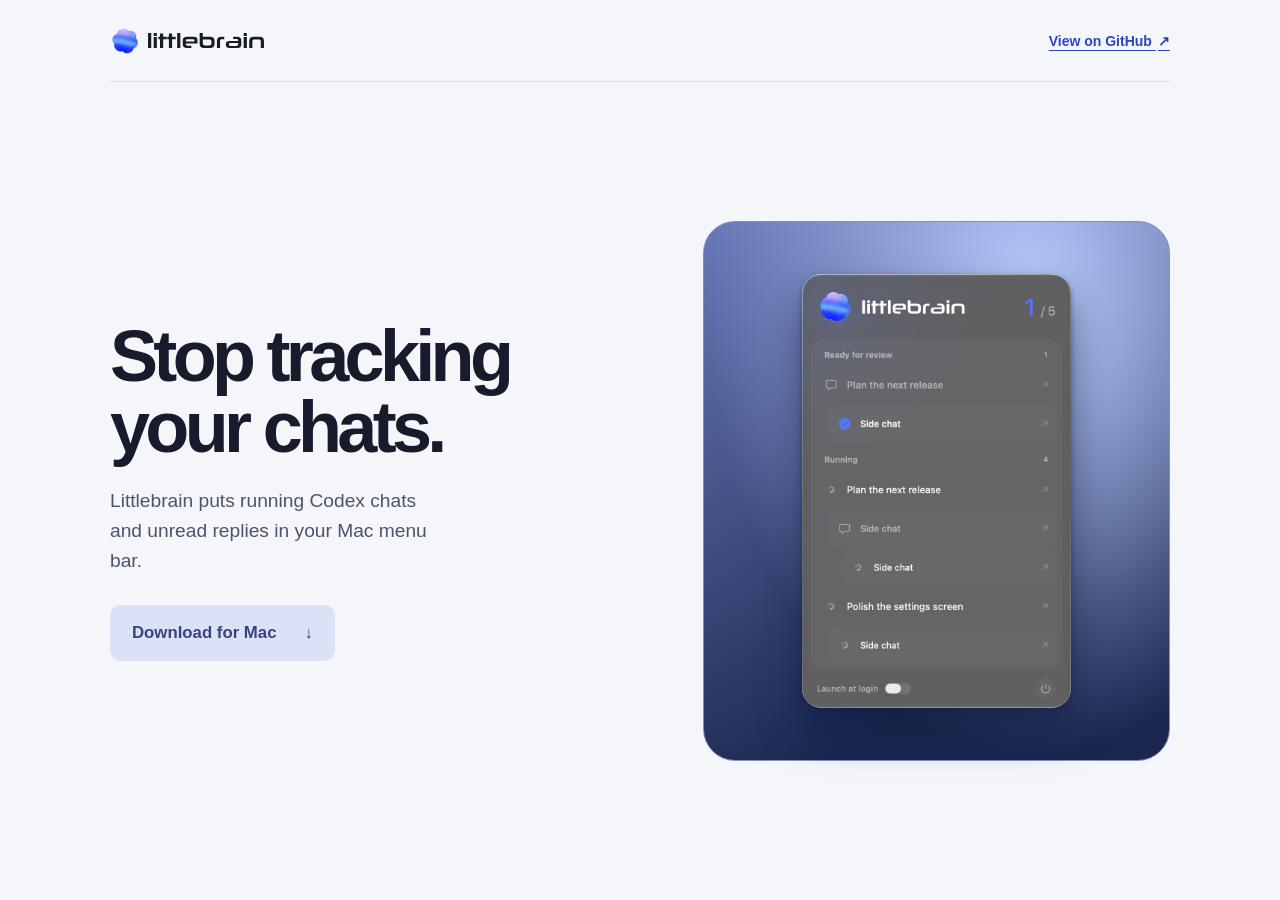
==== docs/index.html @ 648f7359 "refine the littlebrain download page" ====
<!doctype html>
<html lang="en">
<head>
  <meta charset="utf-8">
  <meta name="viewport" content="width=device-width, initial-scale=1">
  <meta name="description" content="See running Codex chats and unread replies in your Mac menu bar.">
  <meta name="theme-color" content="#f5f6fa">
  <title>littlebrain for Mac</title>
  <link rel="icon" href="logo.png" type="image/png">
  <link rel="stylesheet" href="site.css">
  <script src="release.js" defer></script>
</head>
<body>
  <header class="site-header">
    <a class="brand" href="./" aria-label="Littlebrain home">
      <img class="brand-icon" src="logo.png" alt="" width="30" height="30">
      <img src="wordmark-light.svg" alt="littlebrain" width="116" height="19">
    </a>
    <a class="text-link" href="https://github.com/smol-ninja/little-brain">View on GitHub <span aria-hidden="true">↗</span></a>
  </header>
  <main class="hero" aria-labelledby="hero-title">
    <div class="intro">
      <h1 id="hero-title">Stop tracking your chats.</h1>
      <p class="description">Littlebrain puts running Codex chats and unread replies in your Mac menu bar.</p>
      <div class="download" aria-live="polite">
        <button class="button" id="download-unavailable" type="button" disabled>Download for Mac <span aria-hidden="true">↓</span></button>
        <a class="button" id="download" hidden>Download for Mac <span aria-hidden="true">↓</span></a>
      </div>
    </div>
    <figure class="preview">
      <img src="screenshot.png" width="720" height="1160" alt="Littlebrain panel with a finished side chat under Ready for review and four chats under Running.">
    </figure>
  </main>
</body>
</html>
---- docs/site.css ----
:root {
  color-scheme: light;
  font-family: "Avenir Next", Avenir, sans-serif;
  color: #181b2b;
  background: #f5f6fa;
  --secondary: #4d536a;
  --accent: #2947c5;
  --border: #d9dce8;
  --shell-width: 1060px;
}

* { box-sizing: border-box; }
body {
  display: grid;
  grid-template-rows: auto minmax(0, 1fr);
  height: 100svh;
  margin: 0;
}
img { display: block; max-width: 100%; }
a { color: inherit; }
[hidden] { display: none !important; }
a:focus-visible { outline: 2px solid var(--accent); outline-offset: 5px; }

.site-header, main {
  width: min(var(--shell-width), calc(100% - 64px));
  margin-inline: auto;
}

.site-header {
  display: flex;
  justify-content: space-between;
  align-items: center;
  gap: 12px;
  min-height: 82px;
  border-bottom: 1px solid var(--border);
}

.brand { display: inline-flex; align-items: center; gap: 8px; }
.brand img { height: auto; }
.brand-icon { object-fit: contain; }
.text-link { color: var(--accent); font-size: .875rem; font-weight: 600; text-underline-offset: .25em; }
.text-link:hover { color: #163092; }
.text-link span { margin-inline-start: .16em; }

.hero {
  display: grid;
  grid-template-columns: minmax(0, 1.05fr) minmax(0, .95fr);
  grid-template-rows: minmax(0, 1fr);
  gap: clamp(28px, 6vw, 88px);
  align-items: center;
  min-height: 0;
  padding-block: clamp(16px, 5svh, 52px);
}

h1, p, figure { margin: 0; }
h1 {
  font-size: clamp(2.25rem, min(6.3vw, 12svh), 4.5rem);
  font-weight: 700;
  line-height: .99;
  letter-spacing: -.065em;
  text-wrap: balance;
}
.description {
  max-width: 32ch;
  margin-top: 23px;
  color: var(--secondary);
  font-size: clamp(1rem, 1.65vw, 1.2rem);
  line-height: 1.55;
}
.download { margin-top: 30px; }
.button {
  display: inline-flex;
  align-items: center;
  justify-content: space-between;
  gap: 28px;
  min-height: 56px;
  padding: 12px 22px;
  border: 0;
  border-radius: 11px;
  color: white;
  background: var(--accent);
  font: inherit;
  font-size: 1.05rem;
  font-weight: 650;
  text-decoration: none;
}
.button[href]:hover { background: #163092; }
.button:disabled { color: #35467d; background: #dbe1f7; }

.preview {
  display: grid;
  grid-template: minmax(0, 1fr) / minmax(0, 1fr);
  place-items: center;
  height: 100%;
  min-height: 0;
  max-height: 540px;
  padding: clamp(12px, min(4.25vw, 6svh), 52px);
  border: 1px solid #818fbc;
  border-radius: 32px;
  background: radial-gradient(ellipse at 70% 15%, #b9cdff, transparent 70%), linear-gradient(150deg, #6979b8, #1b2750 76%);
}
.preview img {
  width: auto;
  height: 100%;
  max-height: 434px;
  object-fit: contain;
  border-radius: 7.25% / 4.5%;
  box-shadow: 0 24px 42px #111a3f90, 0 2px 5px #111a3f70;
}

@media (max-width: 760px) {
  .site-header, main { width: calc(100% - 40px); }
  .site-header { min-height: 60px; }
  .hero { grid-template-columns: 1fr; grid-template-rows: auto minmax(0, 1fr); gap: 20px; }
  .description { margin-top: 14px; }
  .download { margin-top: 18px; }
  .preview { border-radius: 24px; }
}

@media (max-width: 360px) {
  .site-header .text-link { font-size: .75rem; }
  .brand img:last-child { width: 93px; }
}

@media (max-height: 480px) {
  .site-header { min-height: 48px; }
  .hero { padding-block: 12px; }
  .description { margin-top: 12px; }
  .download { margin-top: 16px; }
}

@media (max-width: 760px) and (max-height: 400px) {
  .hero { grid-template-rows: minmax(0, 1fr); }
  .preview { display: none; }
}
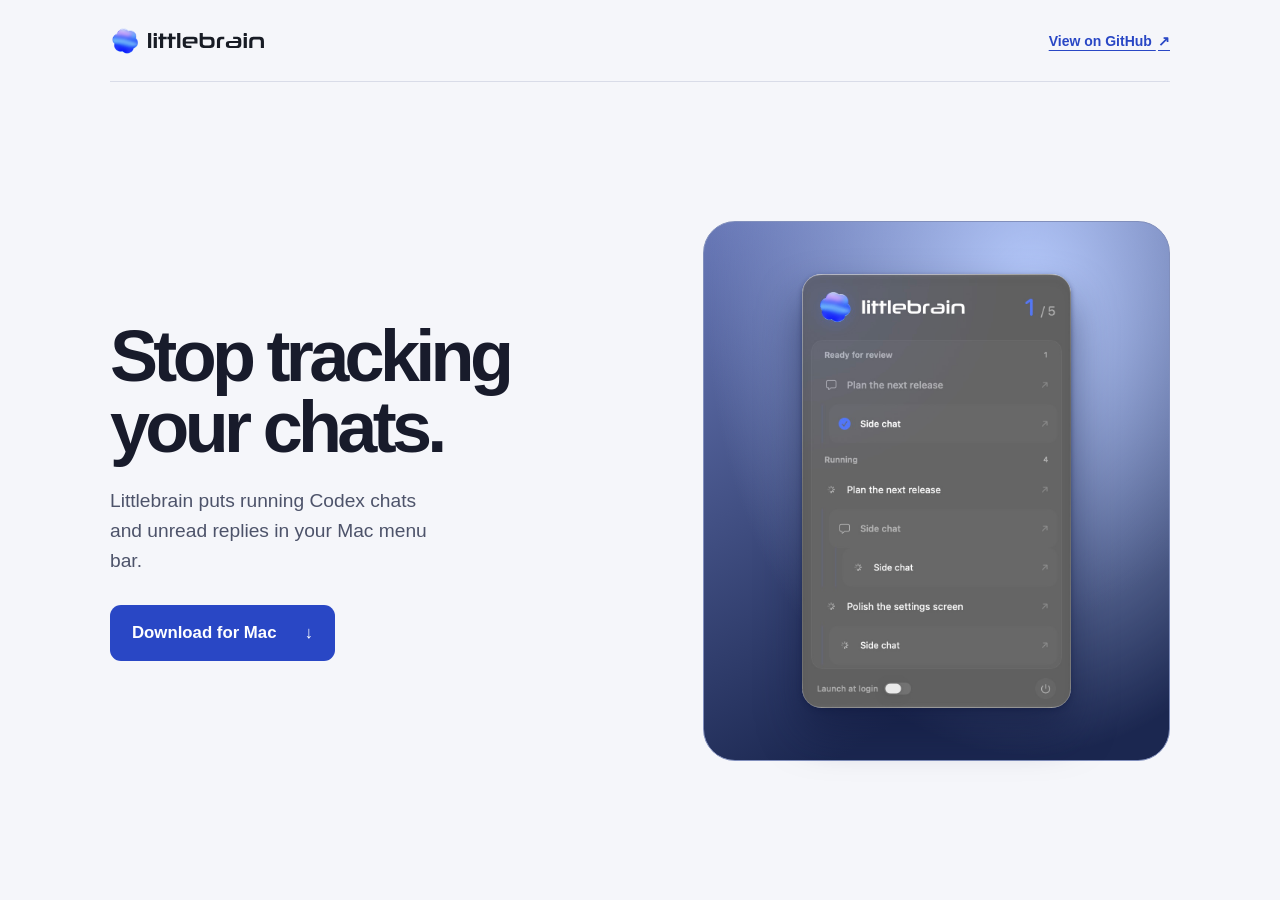
==== commit 6bc5a5d5: "fix: keep the Mac download available" ====
--- a/docs/index.html
+++ b/docs/index.html
@@ -8,7 +8,10 @@
   <title>littlebrain for Mac</title>
   <link rel="icon" href="logo.png" type="image/png">
   <link rel="stylesheet" href="site.css">
-  <script src="release.js" defer></script>
+  <script src="release.js?v=3" defer></script>
+  <script defer src="https://cloud.umami.is/script.js"
+    data-website-id="cc7bb7fd-ac8d-48dd-9672-465317a88cfa"
+    data-domains="smol-ninja.github.io" data-exclude-search="true" data-exclude-hash="true"></script>
 </head>
 <body>
   <header class="site-header">
@@ -22,9 +25,9 @@
     <div class="intro">
       <h1 id="hero-title">Stop tracking your chats.</h1>
       <p class="description">Littlebrain puts running Codex chats and unread replies in your Mac menu bar.</p>
-      <div class="download" aria-live="polite">
-        <button class="button" id="download-unavailable" type="button" disabled>Download for Mac <span aria-hidden="true">↓</span></button>
-        <a class="button" id="download" hidden>Download for Mac <span aria-hidden="true">↓</span></a>
+      <div class="download">
+        <!-- Update this link with the appcast once the new DMG is public. -->
+        <a class="button" id="download" href="https://github.com/smol-ninja/little-brain/releases/download/v1.4.10/littlebrain-1.4.10.dmg">Download for Mac <span aria-hidden="true">↓</span></a>
       </div>
     </div>
     <figure class="preview">
--- a/docs/site.css
+++ b/docs/site.css
@@ -18,7 +18,6 @@
 }
 img { display: block; max-width: 100%; }
 a { color: inherit; }
-[hidden] { display: none !important; }
 a:focus-visible { outline: 2px solid var(--accent); outline-offset: 5px; }
 
 .site-header, main {
@@ -85,7 +84,6 @@
   text-decoration: none;
 }
 .button[href]:hover { background: #163092; }
-.button:disabled { color: #35467d; background: #dbe1f7; }
 
 .preview {
   display: grid;
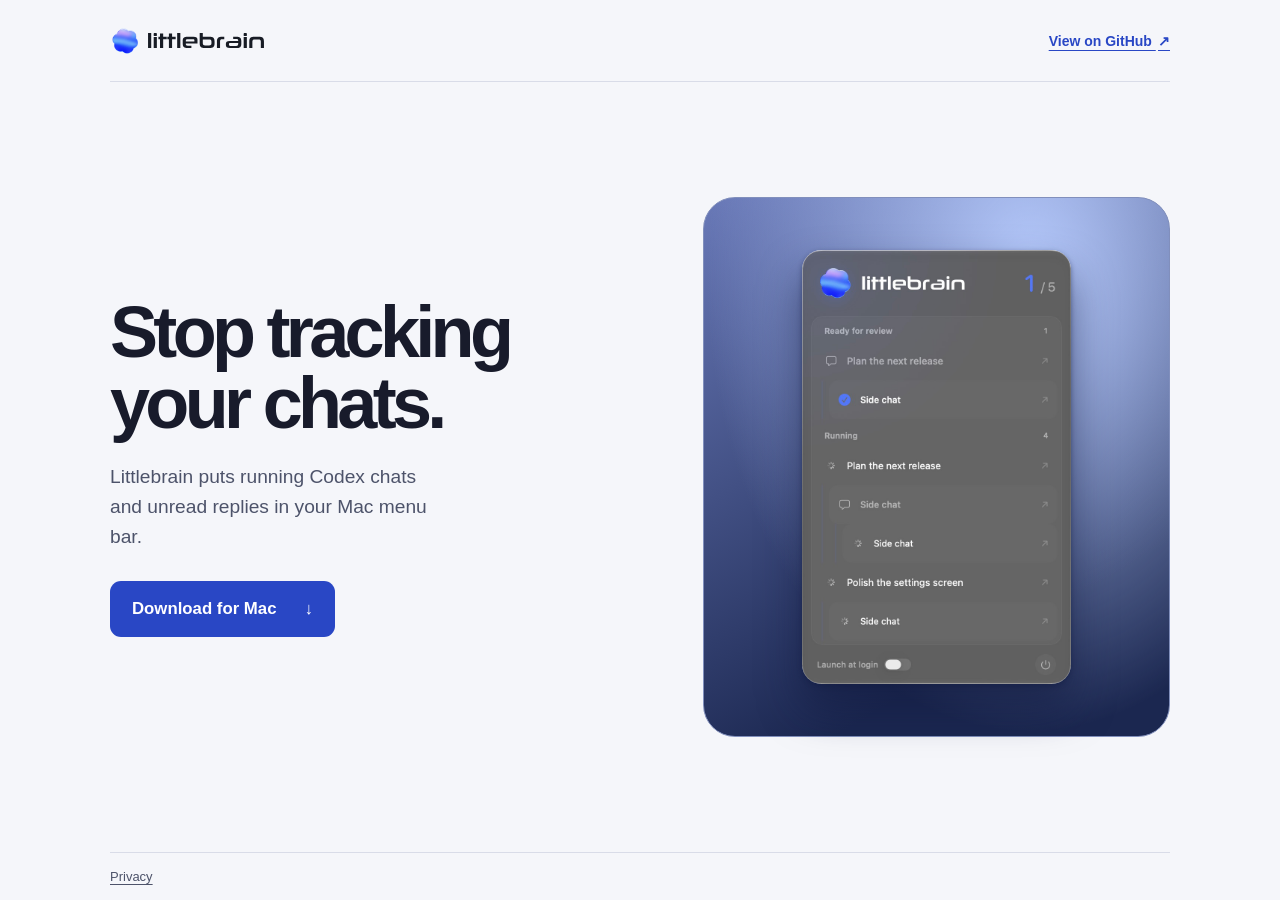
==== commit 739f184b: "feat: add a privacy policy page and footer link Add a short, plain-English privacy policy at docs/pr" ====
--- a/docs/index.html
+++ b/docs/index.html
@@ -34,5 +34,8 @@
       <img src="screenshot.png" width="720" height="1160" alt="Littlebrain panel with a finished side chat under Ready for review and four chats under Running.">
     </figure>
   </main>
+  <footer class="site-footer">
+    <a href="privacy.html">Privacy</a>
+  </footer>
 </body>
 </html>
--- a/docs/site.css
+++ b/docs/site.css
@@ -12,15 +12,19 @@
 * { box-sizing: border-box; }
 body {
   display: grid;
-  grid-template-rows: auto minmax(0, 1fr);
+  grid-template-rows: auto minmax(0, 1fr) auto;
   height: 100svh;
   margin: 0;
+}
+body.document {
+  height: auto;
+  min-height: 100svh;
 }
 img { display: block; max-width: 100%; }
 a { color: inherit; }
 a:focus-visible { outline: 2px solid var(--accent); outline-offset: 5px; }
 
-.site-header, main {
+.site-header, main, .site-footer {
   width: min(var(--shell-width), calc(100% - 64px));
   margin-inline: auto;
 }
@@ -106,8 +110,58 @@
   box-shadow: 0 24px 42px #111a3f90, 0 2px 5px #111a3f70;
 }
 
+
+.site-footer {
+  display: flex;
+  align-items: center;
+  min-height: 48px;
+  border-top: 1px solid var(--border);
+  color: var(--secondary);
+  font-size: .8125rem;
+}
+.site-footer a { color: inherit; text-underline-offset: .2em; }
+.site-footer a:hover { color: var(--accent); }
+
+.policy {
+  max-width: 40rem;
+  padding-block: 36px 64px;
+}
+.policy h1 {
+  font-size: clamp(1.75rem, 4vw, 2.35rem);
+  letter-spacing: -.045em;
+  line-height: 1.15;
+}
+.policy .effective {
+  margin-top: 10px;
+  color: var(--secondary);
+  font-size: .875rem;
+}
+.policy .lede, .policy p {
+  margin-top: 16px;
+  color: var(--secondary);
+  font-size: 1rem;
+  line-height: 1.65;
+}
+.policy h2 {
+  margin: 36px 0 0;
+  font-size: 1.15rem;
+  font-weight: 650;
+  letter-spacing: -.02em;
+}
+.policy h3 {
+  margin: 22px 0 0;
+  font-size: 1rem;
+  font-weight: 650;
+}
+.policy a { color: var(--accent); text-underline-offset: .2em; }
+.policy a:hover { color: #163092; }
+.policy code {
+  font-size: .9em;
+  word-break: break-word;
+}
+
 @media (max-width: 760px) {
-  .site-header, main { width: calc(100% - 40px); }
+  .site-header, main, .site-footer { width: calc(100% - 40px); }
   .site-header { min-height: 60px; }
   .hero { grid-template-columns: 1fr; grid-template-rows: auto minmax(0, 1fr); gap: 20px; }
   .description { margin-top: 14px; }
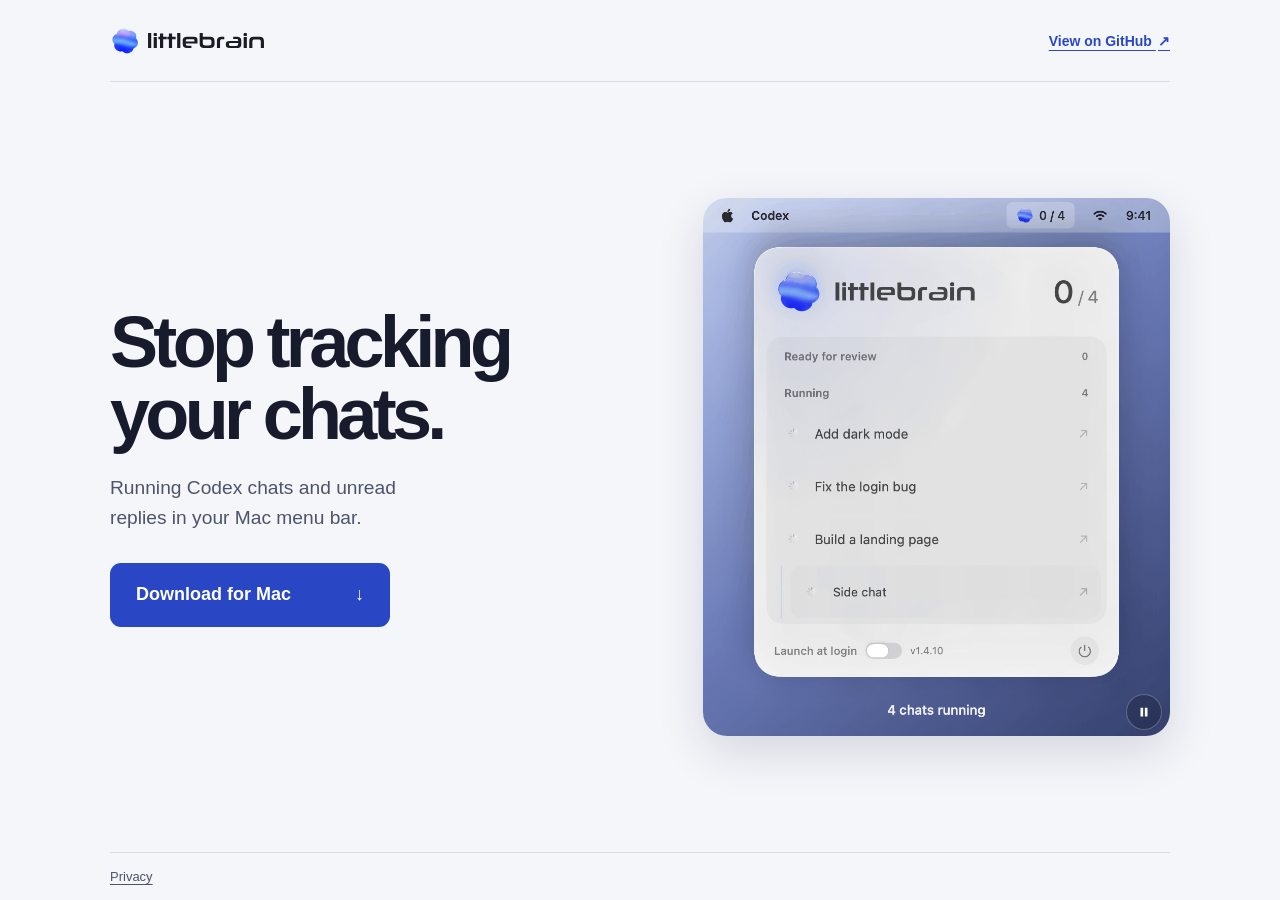
==== commit b29d2d05: "feat(site): add a demo and larger download button" ====
--- a/docs/index.html
+++ b/docs/index.html
@@ -7,8 +7,9 @@
   <meta name="theme-color" content="#f5f6fa">
   <title>littlebrain for Mac</title>
   <link rel="icon" href="logo.png" type="image/png">
-  <link rel="stylesheet" href="site.css">
+  <link rel="stylesheet" href="site.css?v=2">
   <script src="release.js?v=3" defer></script>
+  <script src="demo.js" defer></script>
   <script defer src="https://cloud.umami.is/script.js"
     data-website-id="cc7bb7fd-ac8d-48dd-9672-465317a88cfa"
     data-domains="smol-ninja.github.io" data-exclude-search="true" data-exclude-hash="true"></script>
@@ -24,14 +25,22 @@
   <main class="hero" aria-labelledby="hero-title">
     <div class="intro">
       <h1 id="hero-title">Stop tracking your chats.</h1>
-      <p class="description">Littlebrain puts running Codex chats and unread replies in your Mac menu bar.</p>
+      <p class="description">Running Codex chats and unread replies in your Mac menu bar.</p>
       <div class="download">
         <!-- Update this link with the appcast once the new DMG is public. -->
         <a class="button" id="download" href="https://github.com/smol-ninja/little-brain/releases/download/v1.4.10/littlebrain-1.4.10.dmg">Download for Mac <span aria-hidden="true">↓</span></a>
       </div>
     </div>
     <figure class="preview">
-      <img src="screenshot.png" width="720" height="1160" alt="Littlebrain panel with a finished side chat under Ready for review and four chats under Running.">
+      <div class="demo">
+        <picture>
+          <source srcset="demo-poster.png" media="(prefers-reduced-motion: reduce)">
+          <img src="demo.gif" width="920" height="1060" fetchpriority="high" alt="Littlebrain demo: four chats run, three replies become ready, then opening a finished chat clears it from the list. The menu bar count changes from 0/4 to 3/4 to 2/3.">
+        </picture>
+        <button class="demo-toggle" type="button" aria-label="Pause demo" hidden>
+          <svg width="14" height="14" viewBox="0 0 16 16" fill="currentColor" aria-hidden="true"><path d="M4 3h3v10H4zm5 0h3v10H9z"/></svg>
+        </button>
+      </div>
     </figure>
   </main>
   <footer class="site-footer">
--- a/docs/site.css
+++ b/docs/site.css
@@ -75,41 +75,60 @@
   display: inline-flex;
   align-items: center;
   justify-content: space-between;
-  gap: 28px;
-  min-height: 56px;
-  padding: 12px 22px;
+  gap: 36px;
+  min-width: min(280px, 100%);
+  min-height: 64px;
+  padding: 16px 26px;
   border: 0;
   border-radius: 11px;
   color: white;
   background: var(--accent);
   font: inherit;
-  font-size: 1.05rem;
+  font-size: 1.125rem;
   font-weight: 650;
   text-decoration: none;
 }
 .button[href]:hover { background: #163092; }
 
 .preview {
-  display: grid;
-  grid-template: minmax(0, 1fr) / minmax(0, 1fr);
-  place-items: center;
+  container-type: size;
+  display: flex;
+  align-items: center;
+  justify-content: center;
   height: 100%;
   min-height: 0;
-  max-height: 540px;
-  padding: clamp(12px, min(4.25vw, 6svh), 52px);
-  border: 1px solid #818fbc;
-  border-radius: 32px;
-  background: radial-gradient(ellipse at 70% 15%, #b9cdff, transparent 70%), linear-gradient(150deg, #6979b8, #1b2750 76%);
-}
-.preview img {
-  width: auto;
-  height: 100%;
-  max-height: 434px;
-  object-fit: contain;
-  border-radius: 7.25% / 4.5%;
-  box-shadow: 0 24px 42px #111a3f90, 0 2px 5px #111a3f70;
-}
-
+  max-height: 560px;
+}
+.demo {
+  position: relative;
+  width: min(100cqw, calc(100cqh * 46 / 53));
+  height: auto;
+  max-width: 100%;
+  aspect-ratio: 46 / 53;
+  overflow: hidden;
+  border-radius: 24px;
+  box-shadow: 0 16px 48px #111a3f24;
+}
+.demo picture, .demo img { width: 100%; height: 100%; display: block; }
+.demo img { object-fit: contain; }
+.demo-toggle {
+  position: absolute;
+  right: 8px;
+  bottom: 6px;
+  display: grid;
+  place-items: center;
+  width: 36px;
+  height: 36px;
+  padding: 0;
+  border: 1px solid #ffffff40;
+  border-radius: 50%;
+  color: white;
+  background: #19213d66;
+  cursor: pointer;
+}
+.demo-toggle[hidden] { display: none; }
+.demo-toggle:hover { background: #19213dbb; }
+.demo-toggle:focus-visible { outline: 2px solid white; outline-offset: -5px; }
 
 .site-footer {
   display: flex;
@@ -136,7 +155,7 @@
   color: var(--secondary);
   font-size: .875rem;
 }
-.policy .lede, .policy p {
+.policy p {
   margin-top: 16px;
   color: var(--secondary);
   font-size: 1rem;
@@ -166,7 +185,7 @@
   .hero { grid-template-columns: 1fr; grid-template-rows: auto minmax(0, 1fr); gap: 20px; }
   .description { margin-top: 14px; }
   .download { margin-top: 18px; }
-  .preview { border-radius: 24px; }
+  .demo { border-radius: 18px; }
 }
 
 @media (max-width: 360px) {
@@ -181,7 +200,15 @@
   .download { margin-top: 16px; }
 }
 
-@media (max-width: 760px) and (max-height: 400px) {
-  .hero { grid-template-rows: minmax(0, 1fr); }
-  .preview { display: none; }
-}
+@media (max-width: 760px) and (max-height: 700px) {
+  .site-header { min-height: 52px; }
+  .site-footer { min-height: 40px; }
+  .hero { padding-block: 12px; gap: 12px; }
+  .intro h1 { font-size: 1.75rem; }
+  .description { margin-top: 10px; font-size: .875rem; line-height: 1.45; }
+  .download { margin-top: 14px; }
+}
+
+@media (min-width: 540px) and (max-width: 760px) and (max-height: 480px) {
+  .hero { grid-template-columns: minmax(0, 1.2fr) minmax(0, 1fr); grid-template-rows: minmax(0, 1fr); gap: 24px; }
+}
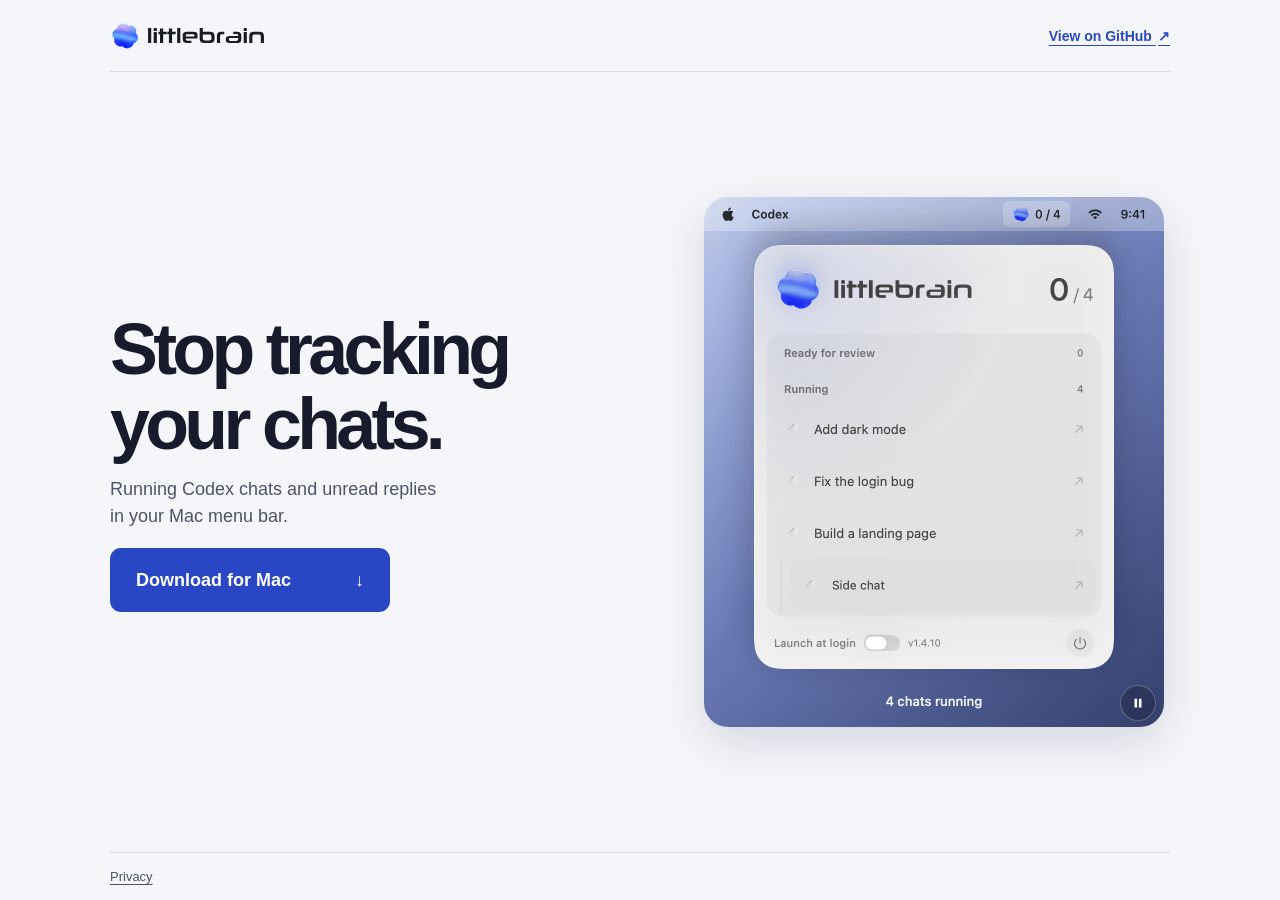
==== commit 48da91d0: "fix(site): align layouts across screen sizes" ====
--- a/docs/index.html
+++ b/docs/index.html
@@ -2,12 +2,12 @@
 <html lang="en">
 <head>
   <meta charset="utf-8">
-  <meta name="viewport" content="width=device-width, initial-scale=1">
+  <meta name="viewport" content="width=device-width, initial-scale=1, viewport-fit=cover">
   <meta name="description" content="See running Codex chats and unread replies in your Mac menu bar.">
   <meta name="theme-color" content="#f5f6fa">
   <title>littlebrain for Mac</title>
   <link rel="icon" href="logo.png" type="image/png">
-  <link rel="stylesheet" href="site.css?v=2">
+  <link rel="stylesheet" href="site.css?v=3">
   <script src="release.js?v=3" defer></script>
   <script src="demo.js" defer></script>
   <script defer src="https://cloud.umami.is/script.js"
--- a/docs/site.css
+++ b/docs/site.css
@@ -7,14 +7,16 @@
   --accent: #2947c5;
   --border: #d9dce8;
   --shell-width: 1060px;
+  --page-gutter: clamp(16px, 4vw, 40px);
 }
 
 * { box-sizing: border-box; }
 body {
   display: grid;
-  grid-template-rows: auto minmax(0, 1fr) auto;
+  grid-template-rows: auto minmax(min-content, 1fr) auto;
   height: 100svh;
   margin: 0;
+  padding: env(safe-area-inset-top) env(safe-area-inset-right) env(safe-area-inset-bottom) env(safe-area-inset-left);
 }
 body.document {
   height: auto;
@@ -25,60 +27,64 @@
 a:focus-visible { outline: 2px solid var(--accent); outline-offset: 5px; }
 
 .site-header, main, .site-footer {
-  width: min(var(--shell-width), calc(100% - 64px));
+  width: min(var(--shell-width), calc(100% - 2 * var(--page-gutter)));
   margin-inline: auto;
 }
 
 .site-header {
   display: flex;
+  flex-wrap: wrap;
   justify-content: space-between;
   align-items: center;
   gap: 12px;
-  min-height: 82px;
+  min-height: clamp(52px, 8svh, 82px);
+  padding-block: 10px;
   border-bottom: 1px solid var(--border);
 }
 
-.brand { display: inline-flex; align-items: center; gap: 8px; }
+.brand { display: inline-flex; align-items: center; gap: 8px; flex-shrink: 0; }
 .brand img { height: auto; }
 .brand-icon { object-fit: contain; }
-.text-link { color: var(--accent); font-size: .875rem; font-weight: 600; text-underline-offset: .25em; }
+.text-link { color: var(--accent); font-size: .875rem; font-weight: 600; text-underline-offset: .25em; white-space: nowrap; }
 .text-link:hover { color: #163092; }
 .text-link span { margin-inline-start: .16em; }
 
 .hero {
   display: grid;
-  grid-template-columns: minmax(0, 1.05fr) minmax(0, .95fr);
-  grid-template-rows: minmax(0, 1fr);
-  gap: clamp(28px, 6vw, 88px);
+  grid-template-columns: minmax(0, 1fr);
+  grid-template-rows: auto minmax(180px, 1fr);
+  gap: clamp(10px, 2svh, 24px);
   align-items: center;
   min-height: 0;
-  padding-block: clamp(16px, 5svh, 52px);
-}
+  padding-block: clamp(10px, 2svh, 32px);
+}
+.intro { width: min(100%, 560px); justify-self: center; text-align: center; }
 
 h1, p, figure { margin: 0; }
-h1 {
-  font-size: clamp(2.25rem, min(6.3vw, 12svh), 4.5rem);
+.intro h1 {
+  font-size: clamp(1.5rem, min(8vw, 5svh), 3.5rem);
   font-weight: 700;
-  line-height: .99;
+  line-height: 1.05;
   letter-spacing: -.065em;
   text-wrap: balance;
 }
 .description {
-  max-width: 32ch;
-  margin-top: 23px;
-  color: var(--secondary);
-  font-size: clamp(1rem, 1.65vw, 1.2rem);
-  line-height: 1.55;
-}
-.download { margin-top: 30px; }
+  max-width: 34ch;
+  margin-inline: auto;
+  margin-top: clamp(8px, 1.5svh, 20px);
+  color: var(--secondary);
+  font-size: clamp(.875rem, min(3.6vw, 2.4svh), 1.125rem);
+  line-height: 1.5;
+}
+.download { margin-top: clamp(12px, 2svh, 28px); }
 .button {
   display: inline-flex;
   align-items: center;
   justify-content: space-between;
-  gap: 36px;
-  min-width: min(280px, 100%);
+  gap: clamp(12px, 4vw, 36px);
+  width: min(280px, 100%);
   min-height: 64px;
-  padding: 16px 26px;
+  padding: 16px clamp(18px, 3vw, 26px);
   border: 0;
   border-radius: 11px;
   color: white;
@@ -88,6 +94,7 @@
   font-weight: 650;
   text-decoration: none;
 }
+.button span { flex-shrink: 0; }
 .button[href]:hover { background: #163092; }
 
 .preview {
@@ -96,17 +103,18 @@
   align-items: center;
   justify-content: center;
   height: 100%;
-  min-height: 0;
-  max-height: 560px;
+  min-height: 180px;
+  width: 100%;
+  max-height: 600px;
 }
 .demo {
   position: relative;
-  width: min(100cqw, calc(100cqh * 46 / 53));
+  width: min(100cqw, calc(100cqh * 46 / 53), 460px);
   height: auto;
   max-width: 100%;
   aspect-ratio: 46 / 53;
   overflow: hidden;
-  border-radius: 24px;
+  border-radius: clamp(14px, 3vw, 24px);
   box-shadow: 0 16px 48px #111a3f24;
 }
 .demo picture, .demo img { width: 100%; height: 100%; display: block; }
@@ -133,7 +141,7 @@
 .site-footer {
   display: flex;
   align-items: center;
-  min-height: 48px;
+  min-height: clamp(36px, 6svh, 48px);
   border-top: 1px solid var(--border);
   color: var(--secondary);
   font-size: .8125rem;
@@ -179,36 +187,18 @@
   word-break: break-word;
 }
 
-@media (max-width: 760px) {
-  .site-header, main, .site-footer { width: calc(100% - 40px); }
-  .site-header { min-height: 60px; }
-  .hero { grid-template-columns: 1fr; grid-template-rows: auto minmax(0, 1fr); gap: 20px; }
-  .description { margin-top: 14px; }
-  .download { margin-top: 18px; }
-  .demo { border-radius: 18px; }
+@media (min-width: 540px) and (min-aspect-ratio: 6/5) {
+  .hero {
+    grid-template-columns: minmax(0, 1.05fr) minmax(0, .95fr);
+    grid-template-rows: minmax(0, 1fr);
+    gap: clamp(24px, 5vw, 72px);
+  }
+  .intro { text-align: left; }
+  .intro h1 { font-size: clamp(1.75rem, min(5.6vw, 9svh), 4.5rem); }
+  .description { margin-inline: 0; }
 }
 
 @media (max-width: 360px) {
   .site-header .text-link { font-size: .75rem; }
   .brand img:last-child { width: 93px; }
 }
-
-@media (max-height: 480px) {
-  .site-header { min-height: 48px; }
-  .hero { padding-block: 12px; }
-  .description { margin-top: 12px; }
-  .download { margin-top: 16px; }
-}
-
-@media (max-width: 760px) and (max-height: 700px) {
-  .site-header { min-height: 52px; }
-  .site-footer { min-height: 40px; }
-  .hero { padding-block: 12px; gap: 12px; }
-  .intro h1 { font-size: 1.75rem; }
-  .description { margin-top: 10px; font-size: .875rem; line-height: 1.45; }
-  .download { margin-top: 14px; }
-}
-
-@media (min-width: 540px) and (max-width: 760px) and (max-height: 480px) {
-  .hero { grid-template-columns: minmax(0, 1.2fr) minmax(0, 1fr); grid-template-rows: minmax(0, 1fr); gap: 24px; }
-}
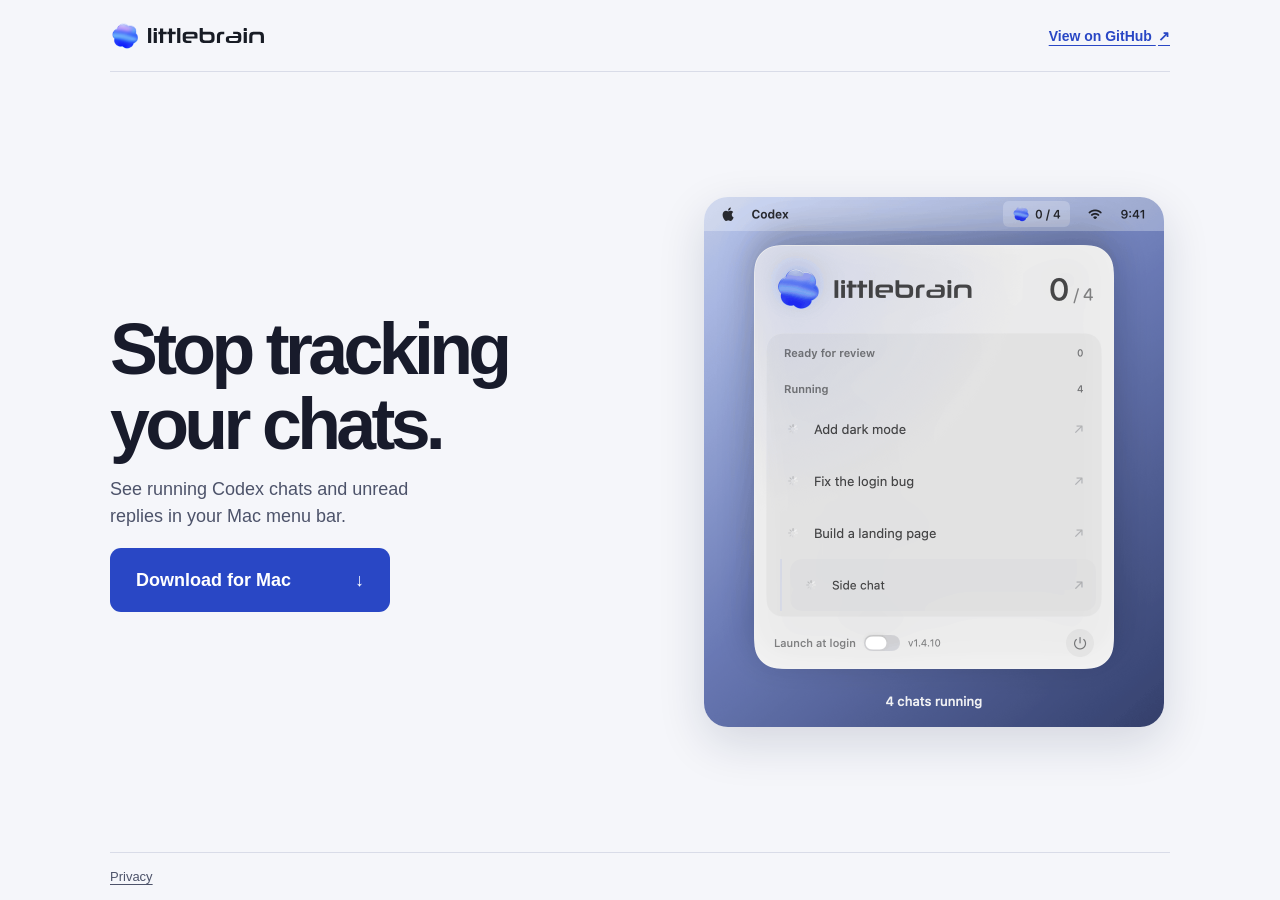
==== commit 36bc5d22: "refactor(site): simplify demo and copy" ====
--- a/docs/index.html
+++ b/docs/index.html
@@ -7,9 +7,8 @@
   <meta name="theme-color" content="#f5f6fa">
   <title>littlebrain for Mac</title>
   <link rel="icon" href="logo.png" type="image/png">
-  <link rel="stylesheet" href="site.css?v=3">
+  <link rel="stylesheet" href="site.css?v=4">
   <script src="release.js?v=3" defer></script>
-  <script src="demo.js" defer></script>
   <script defer src="https://cloud.umami.is/script.js"
     data-website-id="cc7bb7fd-ac8d-48dd-9672-465317a88cfa"
     data-domains="smol-ninja.github.io" data-exclude-search="true" data-exclude-hash="true"></script>
@@ -25,22 +24,17 @@
   <main class="hero" aria-labelledby="hero-title">
     <div class="intro">
       <h1 id="hero-title">Stop tracking your chats.</h1>
-      <p class="description">Running Codex chats and unread replies in your Mac menu bar.</p>
+      <p class="description">See running Codex chats and unread replies in your Mac menu bar.</p>
       <div class="download">
         <!-- Update this link with the appcast once the new DMG is public. -->
         <a class="button" id="download" href="https://github.com/smol-ninja/little-brain/releases/download/v1.4.10/littlebrain-1.4.10.dmg">Download for Mac <span aria-hidden="true">↓</span></a>
       </div>
     </div>
     <figure class="preview">
-      <div class="demo">
-        <picture>
-          <source srcset="demo-poster.png" media="(prefers-reduced-motion: reduce)">
-          <img src="demo.gif" width="920" height="1060" fetchpriority="high" alt="Littlebrain demo: four chats run, three replies become ready, then opening a finished chat clears it from the list. The menu bar count changes from 0/4 to 3/4 to 2/3.">
-        </picture>
-        <button class="demo-toggle" type="button" aria-label="Pause demo" hidden>
-          <svg width="14" height="14" viewBox="0 0 16 16" fill="currentColor" aria-hidden="true"><path d="M4 3h3v10H4zm5 0h3v10H9z"/></svg>
-        </button>
-      </div>
+      <picture class="demo">
+        <source srcset="demo-poster.png" media="(prefers-reduced-motion: reduce)">
+        <img src="demo.gif" width="920" height="1060" fetchpriority="high" alt="Littlebrain moves finished chats to Ready for review. Reading a reply in Codex clears it from the list.">
+      </picture>
     </figure>
   </main>
   <footer class="site-footer">
--- a/docs/site.css
+++ b/docs/site.css
@@ -108,7 +108,6 @@
   max-height: 600px;
 }
 .demo {
-  position: relative;
   width: min(100cqw, calc(100cqh * 46 / 53), 460px);
   height: auto;
   max-width: 100%;
@@ -117,26 +116,7 @@
   border-radius: clamp(14px, 3vw, 24px);
   box-shadow: 0 16px 48px #111a3f24;
 }
-.demo picture, .demo img { width: 100%; height: 100%; display: block; }
-.demo img { object-fit: contain; }
-.demo-toggle {
-  position: absolute;
-  right: 8px;
-  bottom: 6px;
-  display: grid;
-  place-items: center;
-  width: 36px;
-  height: 36px;
-  padding: 0;
-  border: 1px solid #ffffff40;
-  border-radius: 50%;
-  color: white;
-  background: #19213d66;
-  cursor: pointer;
-}
-.demo-toggle[hidden] { display: none; }
-.demo-toggle:hover { background: #19213dbb; }
-.demo-toggle:focus-visible { outline: 2px solid white; outline-offset: -5px; }
+.demo img { width: 100%; height: 100%; object-fit: contain; }
 
 .site-footer {
   display: flex;
